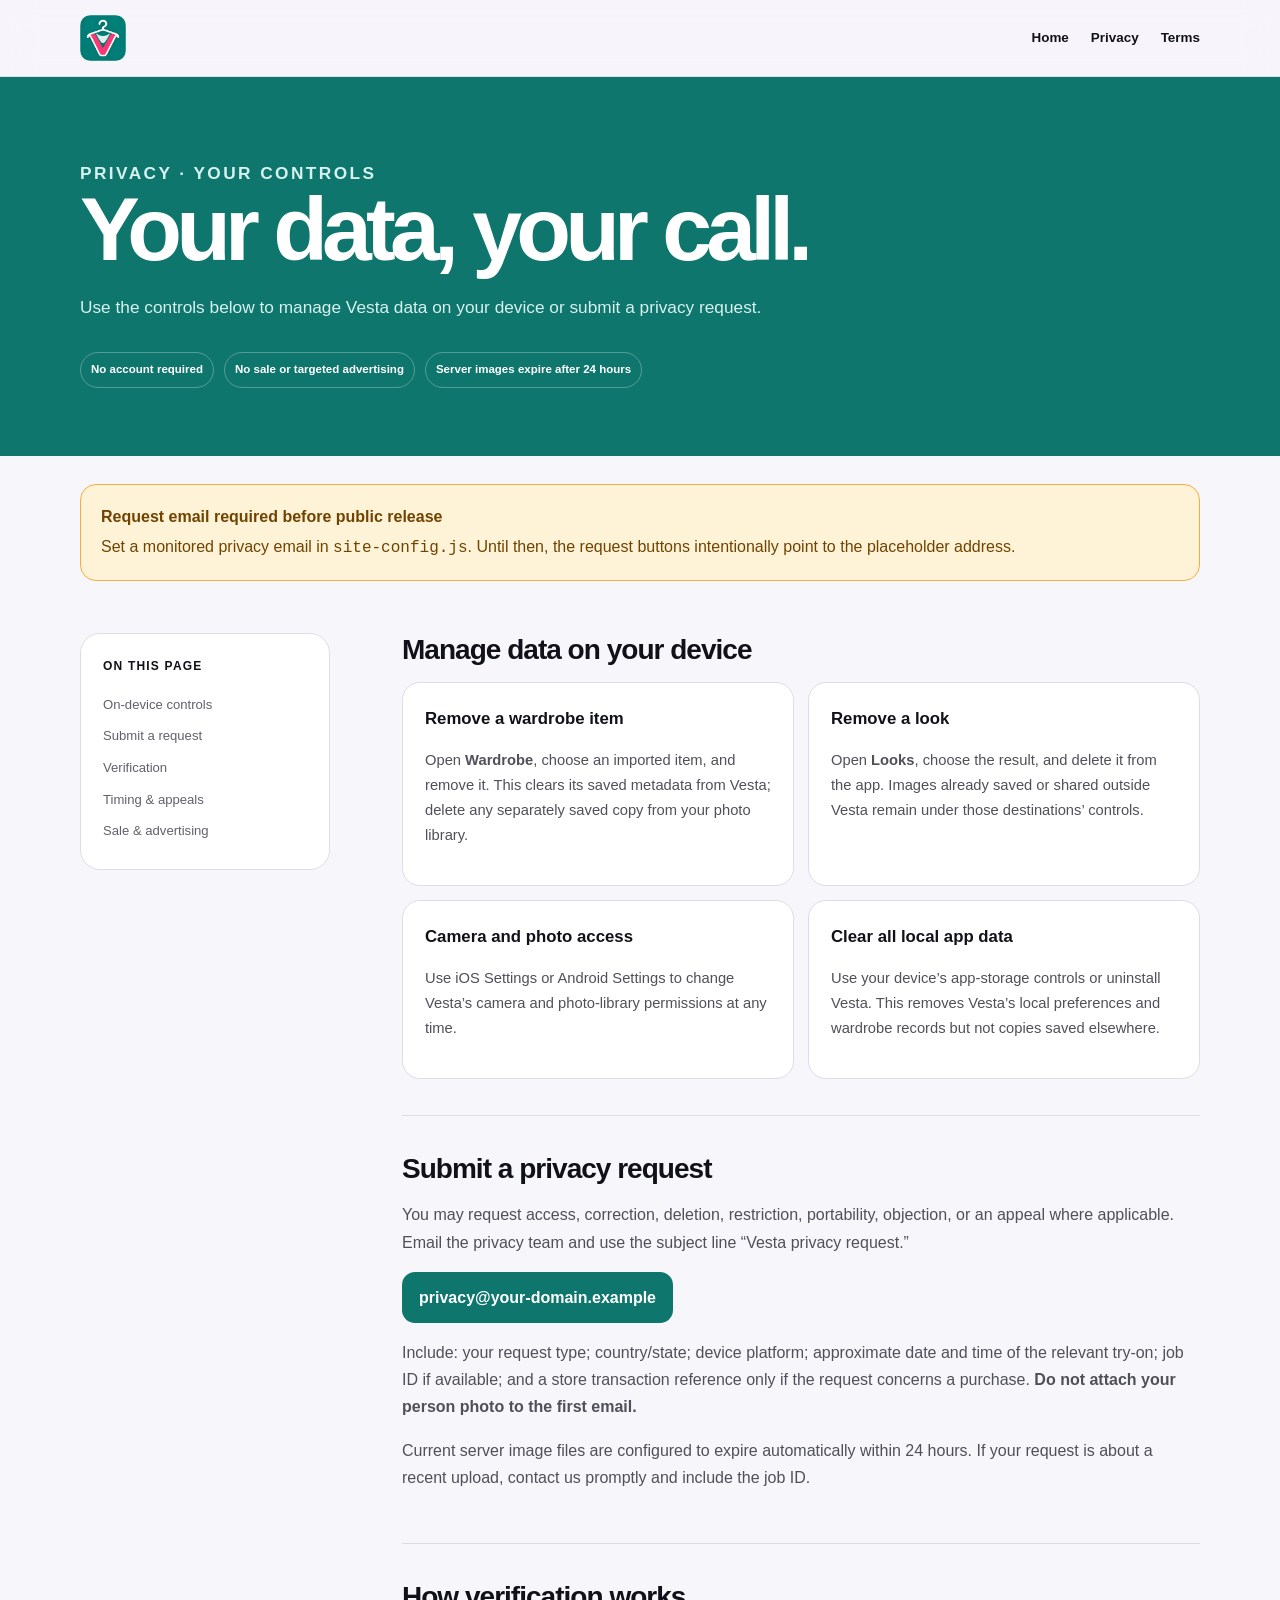
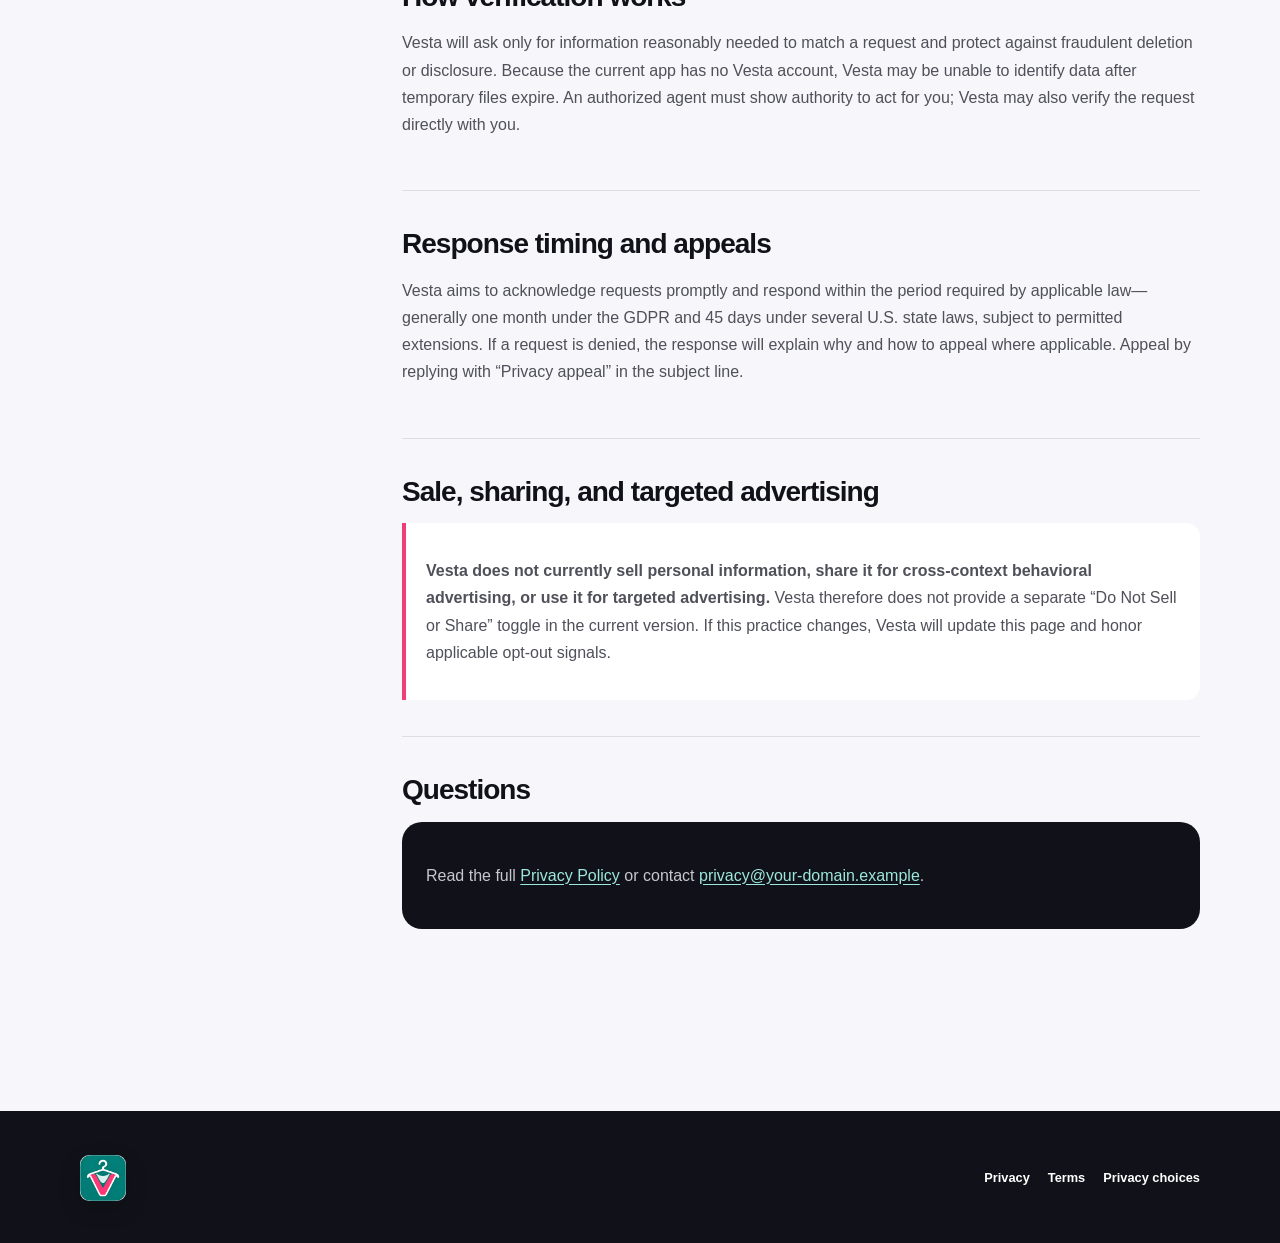
==== privacy-choices/index.html @ 9812b59b "init" ====
<!doctype html>
<html lang="en">

<head>
  <meta charset="utf-8" />
  <meta name="viewport" content="width=device-width,initial-scale=1" />
  <meta name="theme-color" content="#0f766e" />
  <meta name="description"
    content="Manage your Vesta privacy choices and request access, deletion, correction, or portability." />
  <title>Privacy Choices — Vesta</title>
  <link rel="icon" href="../assets/vesta-logo.png" type="image/png" />
  <link rel="stylesheet" href="../legal.css" />
</head>

<body>
  <a class="skip-link" href="#content">Skip to content</a>
  <header class="legal-header">
    <div class="shell legal-nav"><a href="/"><img src="../assets/vesta-logo.png" alt="Vesta" /></a>
      <nav aria-label="Legal navigation"><a href="/">Home</a><a href="../privacy/index.html">Privacy</a><a
          href="../terms/index.html">Terms</a></nav>
    </div>
  </header>
  <main>
    <section class="legal-hero">
      <div class="shell">
        <p class="eyebrow">PRIVACY · YOUR CONTROLS</p>
        <h1>Your data, your call.</h1>
        <p>Use the controls below to manage Vesta data on your device or submit a privacy request.</p>
        <div class="legal-meta"><span>No account required</span><span>No sale or targeted advertising</span><span>Server
            images expire after 24 hours</span></div>
      </div>
    </section>
    <div class="shell draft-notice" data-draft-notice hidden><strong>Request email required before public
        release</strong>Set a monitored privacy email in <code>site-config.js</code>. Until then, the request buttons
      intentionally point to the placeholder address.</div>
    <div class="shell legal-layout">
      <aside class="toc" aria-label="On this page"><strong>On this page</strong><a href="#device">On-device
          controls</a><a href="#request">Submit a request</a><a href="#verify">Verification</a><a href="#timing">Timing
          &amp; appeals</a><a href="#sale">Sale &amp; advertising</a></aside>
      <article id="content" class="legal-content">
        <section id="device">
          <h2>Manage data on your device</h2>
          <div class="action-grid">
            <article class="action-card">
              <h3>Remove a wardrobe item</h3>
              <p>Open <strong>Wardrobe</strong>, choose an imported item, and remove it. This clears its saved metadata
                from Vesta; delete any separately saved copy from your photo library.</p>
            </article>
            <article class="action-card">
              <h3>Remove a look</h3>
              <p>Open <strong>Looks</strong>, choose the result, and delete it from the app. Images already saved or
                shared outside Vesta remain under those destinations’ controls.</p>
            </article>
            <article class="action-card">
              <h3>Camera and photo access</h3>
              <p>Use iOS Settings or Android Settings to change Vesta’s camera and photo-library permissions at any
                time.</p>
            </article>
            <article class="action-card">
              <h3>Clear all local app data</h3>
              <p>Use your device’s app-storage controls or uninstall Vesta. This removes Vesta’s local preferences and
                wardrobe records but not copies saved elsewhere.</p>
            </article>
          </div>
        </section>
        <section id="request">
          <h2>Submit a privacy request</h2>
          <p>You may request access, correction, deletion, restriction, portability, objection, or an appeal where
            applicable. Email the privacy team and use the subject line “Vesta privacy request.”</p>
          <p><a class="button" data-privacy-email
              href="mailto:privacy@your-domain.example?subject=Vesta%20privacy%20request">privacy@your-domain.example</a>
          </p>
          <p>Include: your request type; country/state; device platform; approximate date and time of the relevant
            try-on; job ID if available; and a store transaction reference only if the request concerns a purchase.
            <strong>Do not attach your person photo to the first email.</strong>
          </p>
          <p>Current server image files are configured to expire automatically within 24 hours. If your request is about
            a recent upload, contact us promptly and include the job ID.</p>
        </section>
        <section id="verify">
          <h2>How verification works</h2>
          <p>Vesta will ask only for information reasonably needed to match a request and protect against fraudulent
            deletion or disclosure. Because the current app has no Vesta account, Vesta may be unable to identify data
            after temporary files expire. An authorized agent must show authority to act for you; Vesta may also verify
            the request directly with you.</p>
        </section>
        <section id="timing">
          <h2>Response timing and appeals</h2>
          <p>Vesta aims to acknowledge requests promptly and respond within the period required by applicable
            law—generally one month under the GDPR and 45 days under several U.S. state laws, subject to permitted
            extensions. If a request is denied, the response will explain why and how to appeal where applicable. Appeal
            by replying with “Privacy appeal” in the subject line.</p>
        </section>
        <section id="sale">
          <h2>Sale, sharing, and targeted advertising</h2>
          <div class="callout">
            <p><strong>Vesta does not currently sell personal information, share it for cross-context behavioral
                advertising, or use it for targeted advertising.</strong> Vesta therefore does not provide a separate
              “Do Not Sell or Share” toggle in the current version. If this practice changes, Vesta will update this
              page and honor applicable opt-out signals.</p>
          </div>
        </section>
        <section id="contact">
          <h2>Questions</h2>
          <div class="contact-card">
            <p>Read the full <a href="../privacy/index.html">Privacy Policy</a> or contact <a data-privacy-email
                href="mailto:privacy@your-domain.example">privacy@your-domain.example</a>.</p>
          </div>
        </section>
      </article>
    </div>
  </main>
  <footer class="legal-footer">
    <div class="shell footer-row"><a href="../"><img src="../assets/vesta-logo.png" alt="Vesta" /></a>
      <nav><a href="../privacy/index.html">Privacy</a><a href="../terms/index.html">Terms</a><a
          href="../privacy-choices/index.html">Privacy
          choices</a></nav>
    </div>
  </footer>
  <script src="../site-config.js"></script>
  <script src="../legal.js"></script>
</body>

</html>
---- legal.css ----
:root { --jade:#0f766e; --jade-dark:#0b5b55; --jade-soft:#dff3f0; --pink:#f23e76; --canvas:#f7f6fb; --ink:#111219; --line:#dedce5; --white:#fff; --shell:min(1120px,calc(100vw - 40px)); }
* { box-sizing: border-box; }
html { scroll-behavior: smooth; }
body { margin: 0; color: var(--ink); background: var(--canvas); font-family: Inter,ui-sans-serif,-apple-system,BlinkMacSystemFont,"Segoe UI",sans-serif; font-size: 16px; line-height: 1.7; }
a { color: var(--jade-dark); text-underline-offset: 3px; }
img { display: block; max-width: 100%; }
.shell { width: var(--shell); margin-inline: auto; }
.skip-link { position: fixed; top: 8px; left: 8px; z-index: 100; padding: 10px 14px; border-radius: 8px; color: #fff; background: var(--ink); transform: translateY(-150%); }.skip-link:focus{transform:translateY(0)}
.legal-header { border-bottom: 1px solid var(--line); background: rgba(247,246,251,.9); backdrop-filter: blur(16px); }
.legal-nav { min-height: 76px; display: flex; align-items: center; justify-content: space-between; gap: 28px; }
.legal-nav > a { display: inline-flex; align-items: center; }
.legal-nav img { width: 46px; height: 46px; object-fit: cover; border-radius: 20%; }
.legal-nav nav { display: flex; flex-wrap: wrap; gap: 22px; font-size: .84rem; font-weight: 800; }
.legal-nav nav a { color: var(--ink); text-decoration: none; }.legal-nav nav a:hover{color:var(--jade)}
.legal-hero { padding: 82px 0 68px; color: #fff; background: var(--jade); }
.eyebrow { margin-bottom: 18px; color: #bce8df; font-size: .72rem; font-weight: 900; letter-spacing: .14em; text-transform: uppercase; }
.legal-hero h1 { max-width: 850px; margin: 0 0 22px; font-size: clamp(3rem,7vw,6rem); line-height: .92; letter-spacing: -.065em; }
.legal-hero p { max-width: 720px; margin: 0; color: #d6f1ee; font-size: 1.08rem; }
.legal-meta { display: flex; flex-wrap: wrap; gap: 10px; margin-top: 30px; }
.legal-meta span { padding: 7px 10px; border: 1px solid rgba(255,255,255,.28); border-radius: 999px; font-size: .72rem; font-weight: 800; }
.draft-notice { margin: 28px auto -20px; padding: 18px 20px; border: 1px solid #f5ad3d; border-radius: 16px; color: #704300; background: #fff3d7; }
.draft-notice strong { display: block; margin-bottom: 3px; }
.legal-layout { display: grid; grid-template-columns: 250px minmax(0,1fr); gap: 72px; padding-block: 72px 110px; }
.toc { position: sticky; top: 24px; align-self: start; padding: 22px; border: 1px solid var(--line); border-radius: 20px; background: #fff; }
.toc strong { display: block; margin-bottom: 12px; font-size: .75rem; letter-spacing: .1em; text-transform: uppercase; }
.toc a { display: block; padding: 7px 0; color: #60616a; font-size: .82rem; line-height: 1.35; text-decoration: none; }.toc a:hover{color:var(--jade)}
.legal-content { min-width: 0; }
.legal-content section { scroll-margin-top: 24px; padding: 0 0 36px; margin-bottom: 36px; border-bottom: 1px solid var(--line); }
.legal-content section:last-child { border-bottom: 0; }
.legal-content h2 { margin: 0 0 15px; font-size: 1.75rem; line-height: 1.2; letter-spacing: -.035em; }
.legal-content h3 { margin: 26px 0 10px; font-size: 1.05rem; }
.legal-content p, .legal-content li { color: #4f5059; }
.legal-content ul { padding-left: 22px; }
.legal-content li + li { margin-top: 8px; }
.data-table { width: 100%; border-collapse: collapse; font-size: .9rem; }
.data-table th,.data-table td { padding: 15px; vertical-align: top; border: 1px solid var(--line); text-align: left; }
.data-table th { background: var(--jade-soft); }
.callout { padding: 18px 20px; border-left: 4px solid var(--pink); border-radius: 0 14px 14px 0; background: #fff; }
.contact-card { padding: 24px; border-radius: 20px; background: var(--ink); color: #fff; }
.contact-card p { color: #c7c8cf; }.contact-card a{color:#9ce7de}
.action-grid { display: grid; grid-template-columns: repeat(2,minmax(0,1fr)); gap: 14px; }
.action-card { padding: 22px; border: 1px solid var(--line); border-radius: 18px; background: #fff; }
.action-card h3 { margin-top: 0; }.action-card p{font-size:.92rem}
.button { min-height: 48px; display: inline-flex; align-items: center; justify-content: center; padding: 12px 17px; border-radius: 13px; color: #fff; background: var(--jade); font-weight: 800; text-decoration: none; }
.legal-footer { padding: 44px 0; color: #fff; background: var(--ink); }
.footer-row { display: flex; justify-content: space-between; gap: 24px; align-items: center; }
.footer-row img { width: 46px; height: 46px; object-fit: cover; border-radius: 20%; box-shadow: 0 8px 22px rgba(0,0,0,.18); }
.footer-row nav { display: flex; flex-wrap: wrap; gap: 18px; }.footer-row a{color:#fff;font-size:.8rem;font-weight:800;text-decoration:none}
@media(max-width:800px){.legal-layout{grid-template-columns:1fr;gap:36px}.toc{position:static}.action-grid{grid-template-columns:1fr}.footer-row{align-items:flex-start;flex-direction:column}}
@media(max-width:600px){:root{--shell:min(100% - 28px,1120px)}.legal-nav{align-items:flex-start;flex-direction:column;padding-block:18px}.legal-hero{padding:58px 0}.data-table{display:block;overflow-x:auto}.legal-layout{padding-block:48px 78px}}
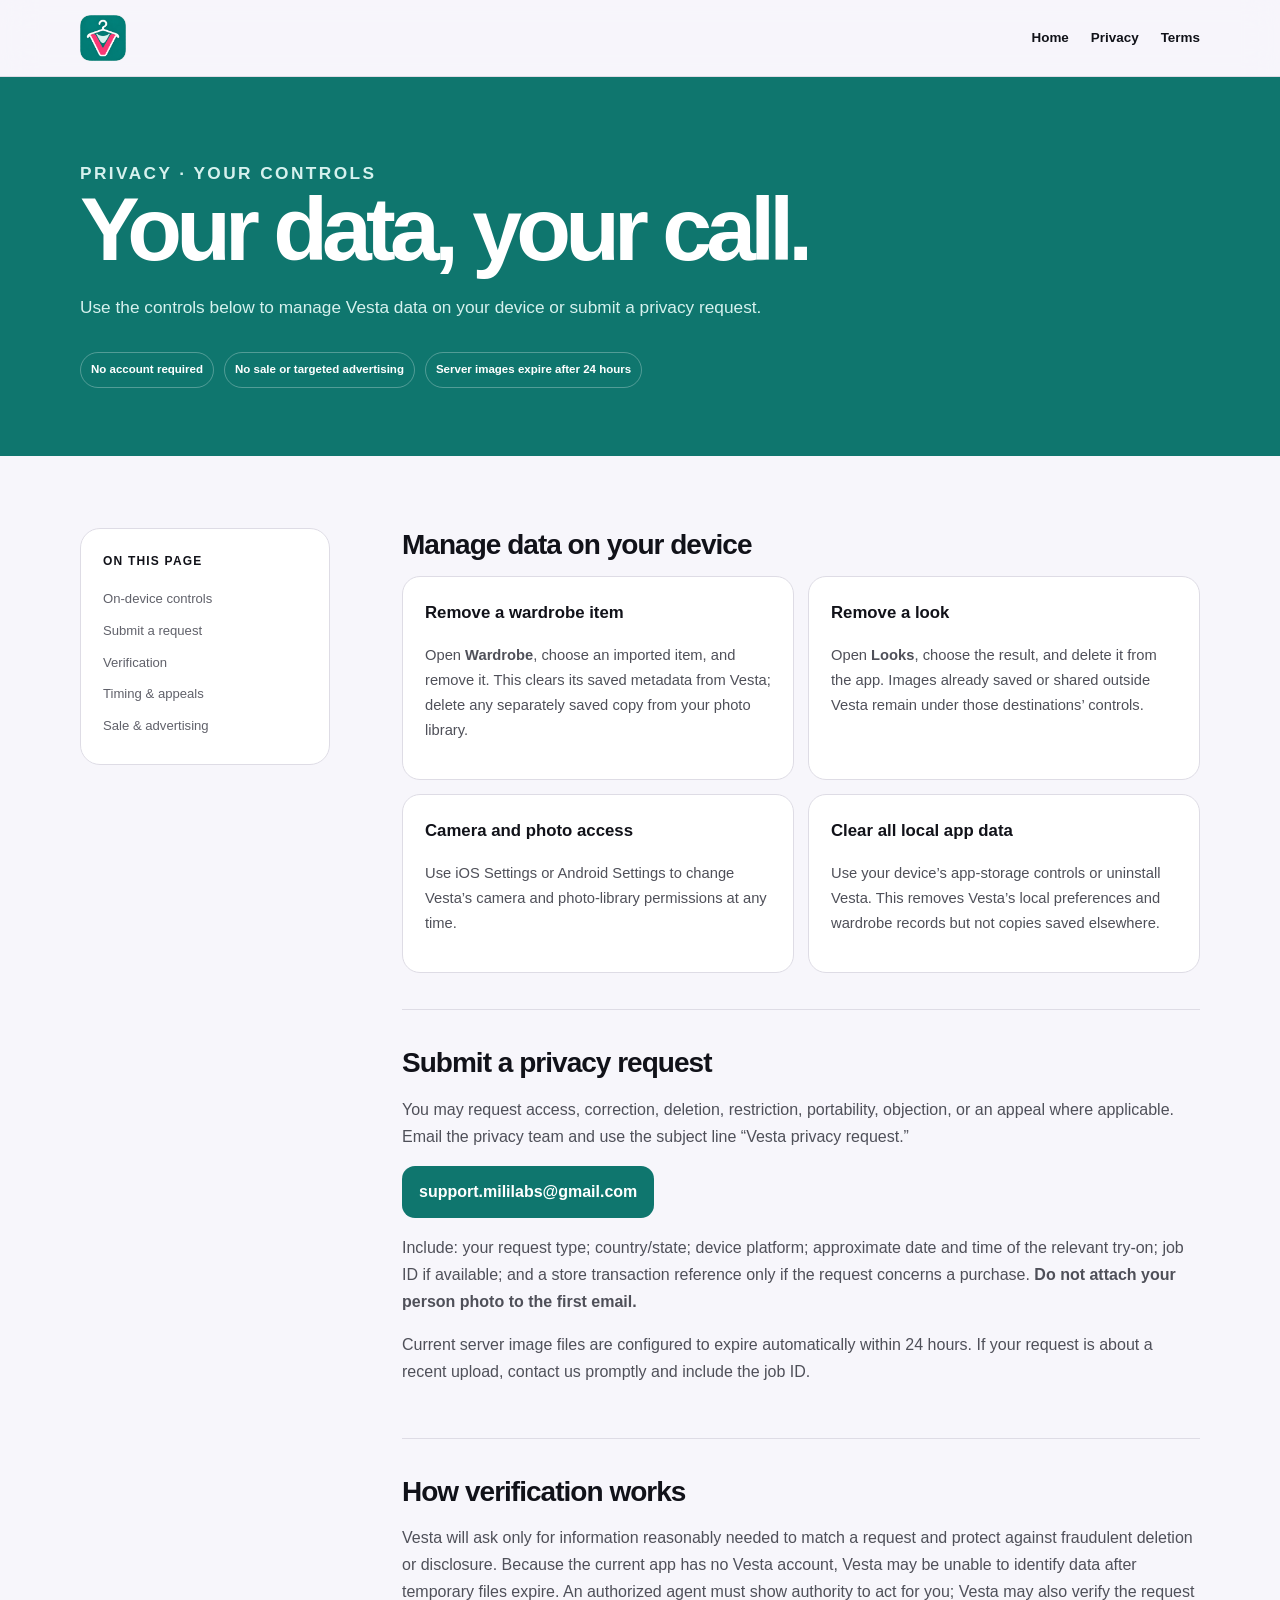
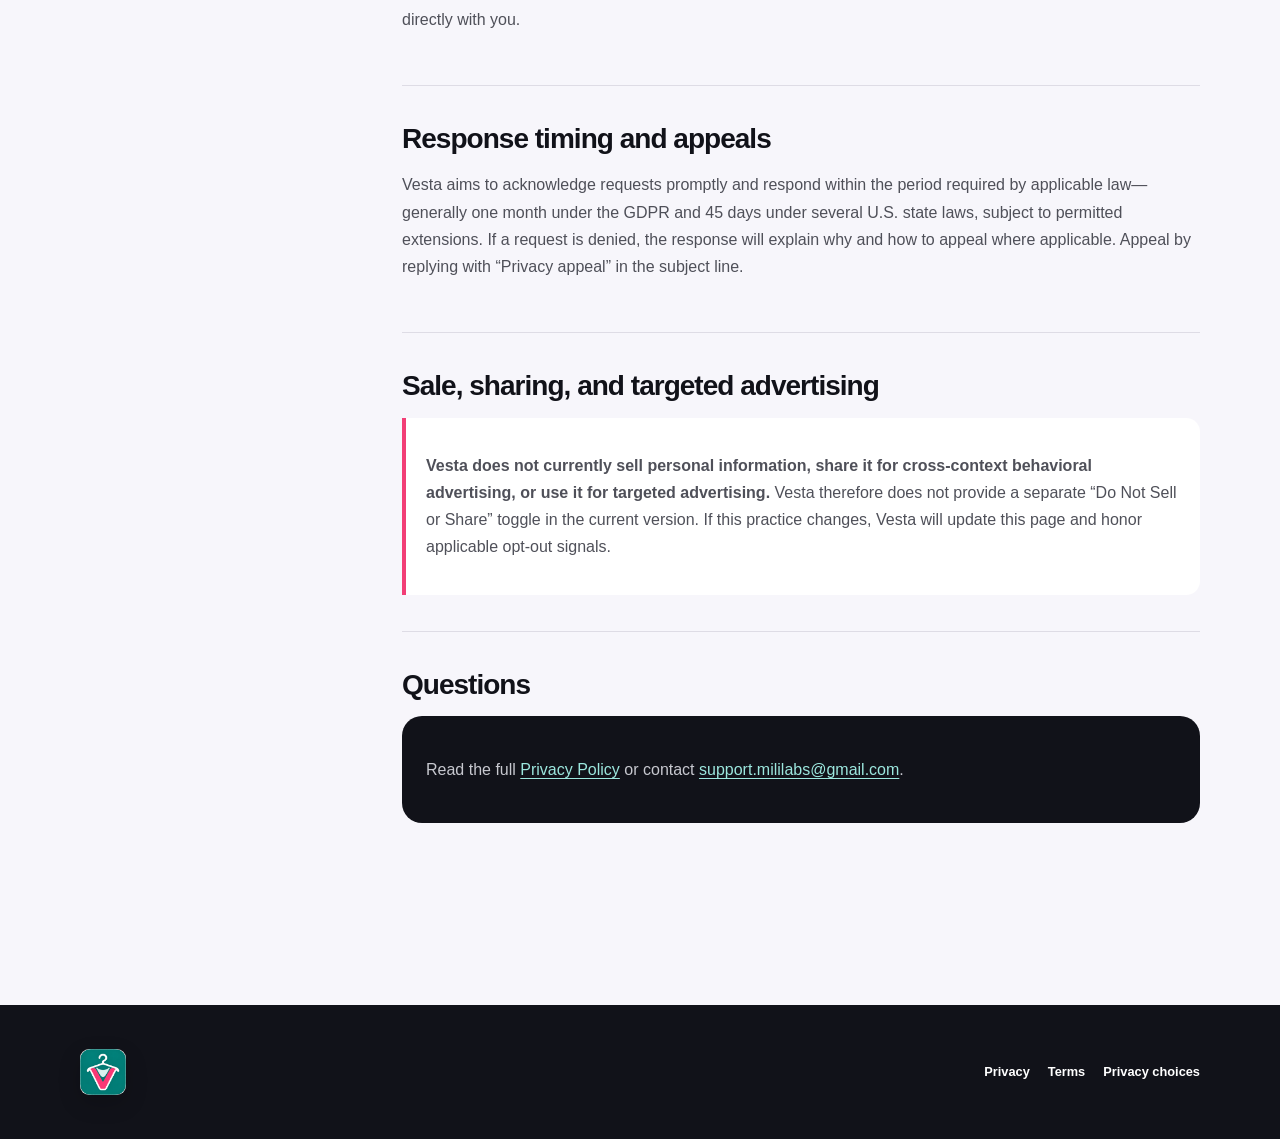
==== commit 1455bef5: "replace support email" ====
--- a/privacy-choices/index.html
+++ b/privacy-choices/index.html
@@ -68,7 +68,7 @@
           <p>You may request access, correction, deletion, restriction, portability, objection, or an appeal where
             applicable. Email the privacy team and use the subject line “Vesta privacy request.”</p>
           <p><a class="button" data-privacy-email
-              href="mailto:privacy@your-domain.example?subject=Vesta%20privacy%20request">privacy@your-domain.example</a>
+              href="mailto:support.mililabs@gmail.com?subject=Vesta%20privacy%20request">support.mililabs@gmail.com</a>
           </p>
           <p>Include: your request type; country/state; device platform; approximate date and time of the relevant
             try-on; job ID if available; and a store transaction reference only if the request concerns a purchase.
@@ -104,7 +104,7 @@
           <h2>Questions</h2>
           <div class="contact-card">
             <p>Read the full <a href="../privacy/index.html">Privacy Policy</a> or contact <a data-privacy-email
-                href="mailto:privacy@your-domain.example">privacy@your-domain.example</a>.</p>
+                href="mailto:support.mililabs@gmail.com">support.mililabs@gmail.com</a>.</p>
           </div>
         </section>
       </article>
